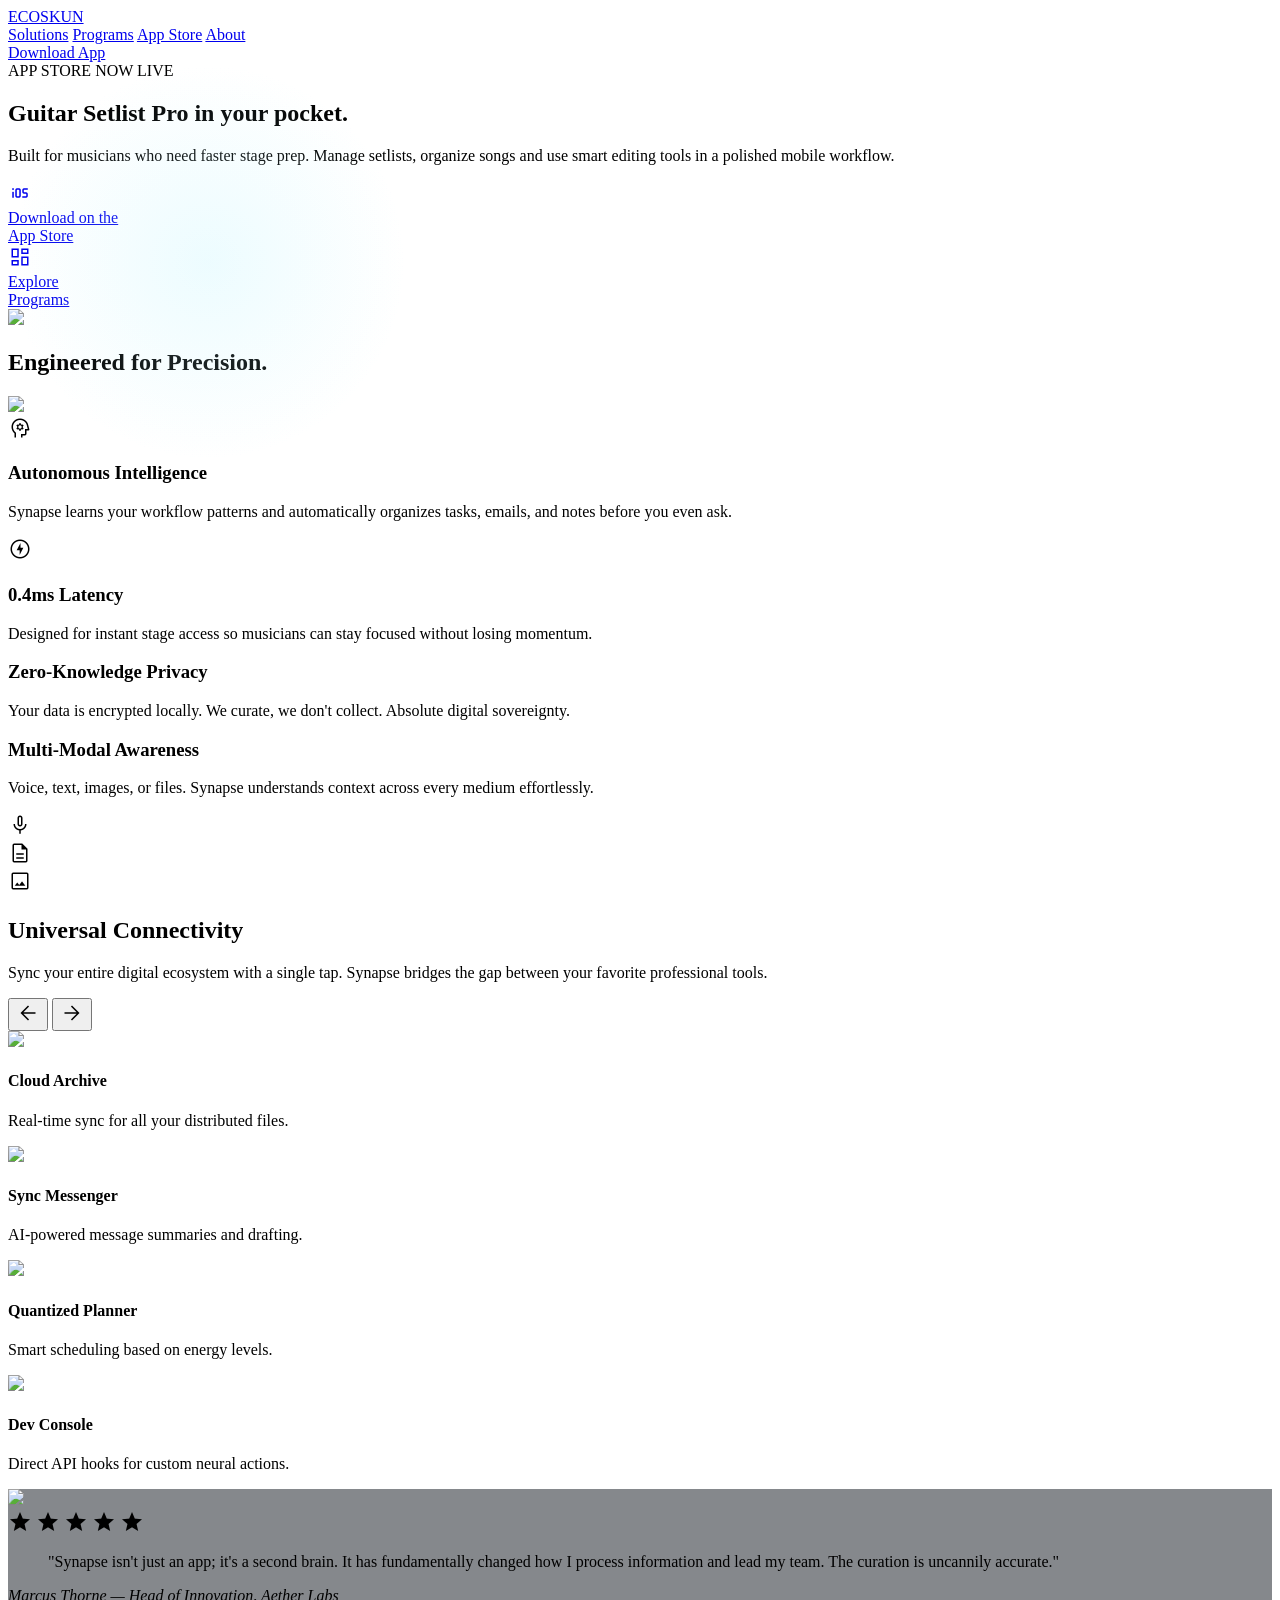
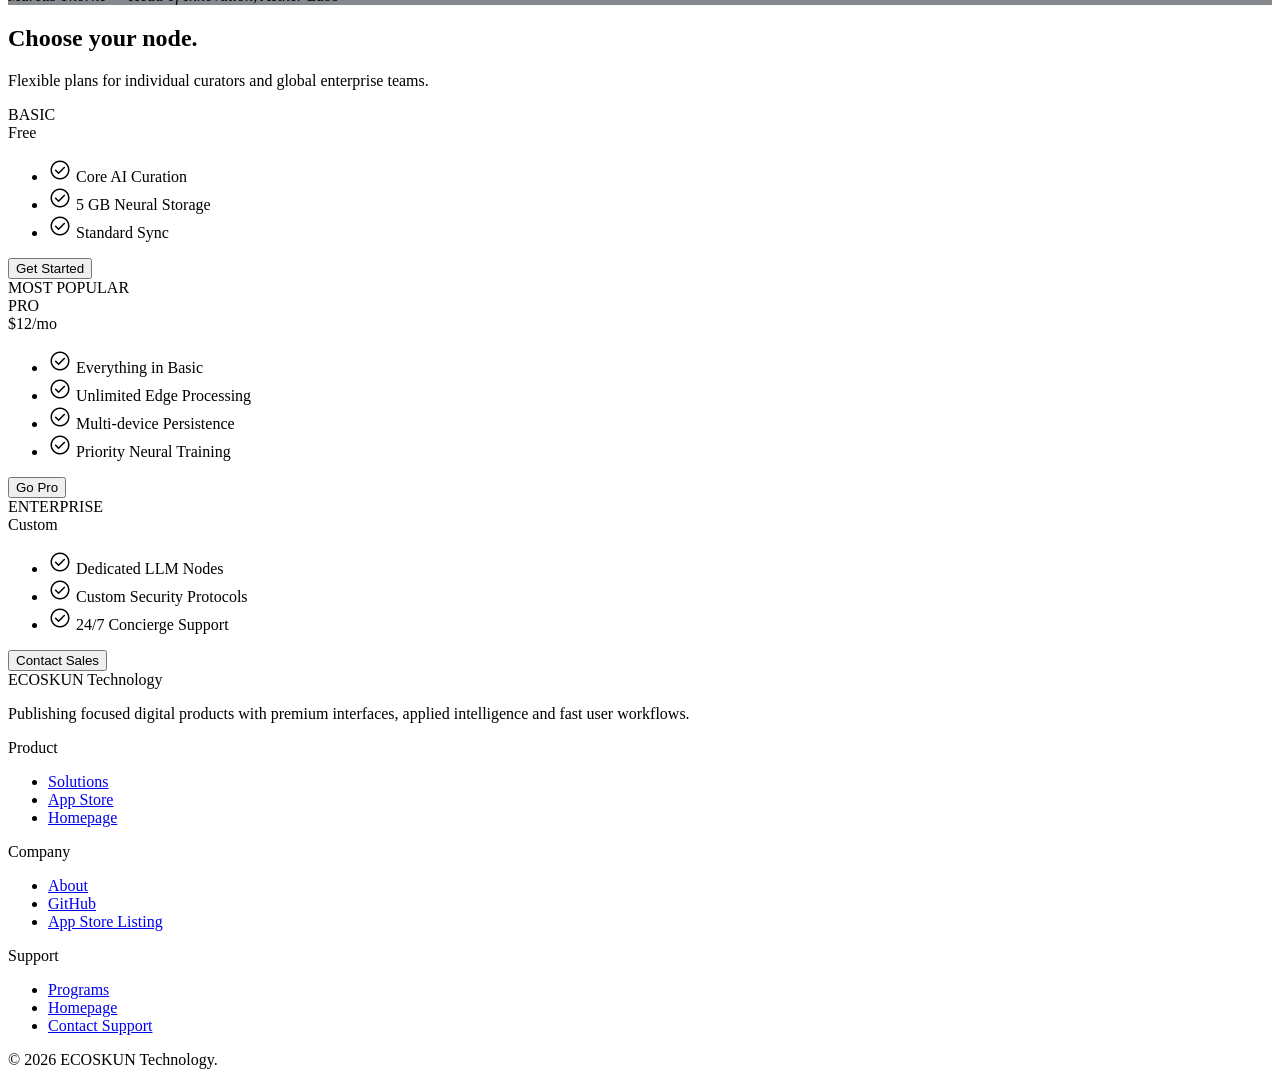
==== app-store.html @ b967fa2a "Replace GitHub Pages site with Stitch design" ====
<!DOCTYPE html>

<html class="dark" lang="en"><head>
<meta charset="utf-8"/>
<meta content="width=device-width, initial-scale=1.0" name="viewport"/>
<title>ECOSKUN Technology | Guitar Setlist Pro</title>
<link href="https://fonts.googleapis.com/css2?family=Space+Grotesk:wght@300;400;500;600;700&amp;family=Inter:wght@300;400;500;600&amp;display=swap" rel="stylesheet"/>
<link href="https://fonts.googleapis.com/css2?family=Material+Symbols+Outlined:wght,FILL@100..700,0..1&amp;display=swap" rel="stylesheet"/>
<link href="https://fonts.googleapis.com/css2?family=Material+Symbols+Outlined:wght,FILL@100..700,0..1&amp;display=swap" rel="stylesheet"/>
<script src="https://cdn.tailwindcss.com?plugins=forms,container-queries"></script>
<script id="tailwind-config">
      tailwind.config = {
        darkMode: "class",
        theme: {
          extend: {
            "colors": {
                    "surface-container": "#1c2026",
                    "on-secondary-container": "#00616d",
                    "secondary": "#bdf4ff",
                    "on-surface": "#dfe2eb",
                    "outline-variant": "#3b494c",
                    "tertiary": "#f2e9ff",
                    "surface-tint": "#adc7ff",
                    "on-error": "#690005",
                    "surface-container-highest": "#31353c",
                    "on-primary-fixed": "#001a41",
                    "on-secondary": "#00363d",
                    "on-tertiary-fixed": "#23005b",
                    "tertiary-fixed": "#e9ddff",
                    "secondary-fixed": "#9cf0ff",
                    "inverse-on-surface": "#2d3137",
                    "surface": "#10141a",
                    "on-tertiary": "#3c0090",
                    "surface-container-lowest": "#0a0e14",
                    "primary": "#e7ecff",
                    "on-secondary-fixed-variant": "#004f58",
                    "on-surface-variant": "#bac9cc",
                    "on-tertiary-container": "#6c00f7",
                    "surface-container-low": "#181c22",
                    "on-secondary-fixed": "#001f24",
                    "surface-variant": "#31353c",
                    "secondary-fixed-dim": "#00daf3",
                    "inverse-primary": "#005bc0",
                    "on-background": "#dfe2eb",
                    "secondary-container": "#00e3fd",
                    "inverse-surface": "#dfe2eb",
                    "primary-container": "#bcd0ff",
                    "primary-fixed-dim": "#adc7ff",
                    "on-primary-fixed-variant": "#004493",
                    "surface-dim": "#10141a",
                    "on-primary": "#002e68",
                    "tertiary-fixed-dim": "#d1bcff",
                    "on-tertiary-fixed-variant": "#5700c9",
                    "surface-container-high": "#262a31",
                    "error-container": "#93000a",
                    "tertiary-container": "#d9c8ff",
                    "primary-fixed": "#d8e2ff",
                    "on-error-container": "#ffdad6",
                    "surface-bright": "#353940",
                    "background": "#10141a",
                    "error": "#ffb4ab",
                    "on-primary-container": "#0056b5",
                    "outline": "#849396"
            },
            "borderRadius": {
                    "DEFAULT": "0.125rem",
                    "lg": "0.25rem",
                    "xl": "0.5rem",
                    "full": "0.75rem"
            },
            "fontFamily": {
                    "headline": ["Space Grotesk"],
                    "body": ["Inter"],
                    "label": ["Inter"]
            }
          },
        },
      }
    </script>
<style>
      .material-symbols-outlined {
        font-variation-settings: 'FILL' 0, 'wght' 300, 'GRAD' 0, 'opsz' 24;
      }
      .glass-card {
        background: rgba(53, 57, 64, 0.6);
        backdrop-filter: blur(24px);
      }
      .neural-glow {
        position: absolute;
        width: 400px;
        height: 400px;
        background: radial-gradient(circle, rgba(189, 244, 255, 0.15) 0%, rgba(189, 244, 255, 0) 70%);
        pointer-events: none;
      }
    </style>
</head>
<body class="bg-surface text-on-surface font-body selection:bg-secondary-container selection:text-on-secondary-fixed">
<!-- TopNavBar -->
<nav class="fixed top-0 w-full z-50 bg-[#10141a]/60 backdrop-blur-xl shadow-[0_8px_32px_0_rgba(0,0,0,0.4)]">
<div class="flex justify-between items-center px-12 py-4 max-w-screen-2xl mx-auto">
<a class="text-2xl font-bold text-cyan-400 tracking-tighter font-headline" href="./index.html">ECOSKUN</a>
<div class="hidden md:flex gap-8 items-center font-headline tracking-tight">
<a class="text-[#bac9cc] hover:text-white transition-colors" href="./solutions.html">Solutions</a>
<a class="text-[#bac9cc] hover:text-white transition-colors" href="./solutions.html">Programs</a>
<a class="text-cyan-400 border-b-2 border-cyan-400 pb-1" href="./app-store.html">App Store</a>
<a class="text-[#bac9cc] hover:text-white transition-colors" href="https://github.com/erhancoskun06" target="_blank" rel="noreferrer">About</a>
</div>
<a class="bg-gradient-to-r from-secondary-container to-on-secondary-container text-on-secondary-fixed px-6 py-2 rounded-md font-medium hover:scale-95 transition-all duration-200 inline-block" href="https://apps.apple.com/tr/app/guitar-setlist-pro/id6761498770" target="_blank" rel="noreferrer">
                Download App
            </a>
</div>
</nav>
<main class="pt-24 overflow-hidden relative">
<!-- Background Decor -->
<div class="neural-glow top-20 -left-40"></div>
<div class="neural-glow bottom-0 -right-40"></div>
<!-- Hero Section -->
<section class="max-w-screen-2xl mx-auto px-12 py-20 flex flex-col md:flex-row items-center gap-16">
<div class="w-full md:w-1/2 space-y-8">
<div class="inline-flex items-center px-3 py-1 rounded-full bg-surface-container-high border border-outline-variant/15 text-secondary-fixed text-sm font-label tracking-wide">
<span class="w-2 h-2 rounded-full bg-secondary-container mr-2 animate-pulse"></span>
                    APP STORE NOW LIVE
                </div>
<h1 class="text-6xl font-headline font-bold leading-tight tracking-tighter text-on-surface">
                    Guitar Setlist Pro in your <span class="text-secondary-fixed">pocket.</span>
                </h1>
<p class="text-xl text-on-surface-variant max-w-xl leading-relaxed">
                    Built for musicians who need faster stage prep. Manage setlists, organize songs and use smart editing tools in a polished mobile workflow.
                </p>
<div class="flex gap-4">
<a class="flex items-center gap-3 bg-white text-surface px-6 py-4 rounded-xl font-bold hover:bg-on-surface-variant transition-all" href="https://apps.apple.com/tr/app/guitar-setlist-pro/id6761498770" target="_blank" rel="noreferrer">
<span class="material-symbols-outlined text-2xl">ios</span>
<div class="text-left">
<div class="text-[10px] uppercase tracking-widest leading-none">Download on the</div>
<div class="text-lg leading-none">App Store</div>
</div>
</a>
<a class="flex items-center gap-3 bg-surface-container-highest border border-outline-variant/15 text-white px-6 py-4 rounded-xl font-bold hover:bg-surface-bright transition-all" href="./solutions.html">
<span class="material-symbols-outlined text-2xl">dashboard</span>
<div class="text-left">
<div class="text-[10px] uppercase tracking-widest leading-none">Explore</div>
<div class="text-lg leading-none">Programs</div>
</div>
</a>
</div>
</div>
<div class="w-full md:w-1/2 relative">
<div class="relative z-10 mx-auto w-72 h-[580px] bg-surface-container-lowest rounded-[3rem] border-[8px] border-surface-container-highest shadow-2xl overflow-hidden">
<img class="w-full h-full object-cover" data-alt="Smartphone interface showing a sophisticated minimalist AI dashboard with glowing data visualizations and dark sleek background" src="https://lh3.googleusercontent.com/aida-public/[base64]"/>
</div>
<div class="absolute -z-10 top-1/2 left-1/2 -translate-x-1/2 -translate-y-1/2 w-[500px] h-[500px] bg-secondary-container/10 blur-[120px] rounded-full"></div>
</div>
</section>
<!-- Bento Grid Features -->
<section class="max-w-screen-2xl mx-auto px-12 py-24">
<h2 class="text-4xl font-headline font-bold mb-16 text-center">Engineered for <span class="text-secondary-fixed">Precision</span>.</h2>
<div class="grid grid-cols-1 md:grid-cols-12 gap-6 h-auto md:h-[600px]">
<div class="md:col-span-8 bg-surface-container rounded-full p-10 flex flex-col justify-end relative overflow-hidden group">
<div class="absolute top-0 right-0 w-1/2 h-full">
<img class="w-full h-full object-cover opacity-40 group-hover:scale-105 transition-transform duration-700" data-alt="Abstract 3D neural network representation with glowing cyan connections on a dark matte background" src="https://lh3.googleusercontent.com/aida-public/[base64]"/>
</div>
<div class="relative z-10 max-w-md">
<span class="material-symbols-outlined text-secondary-fixed text-4xl mb-4">psychology</span>
<h3 class="text-2xl font-headline font-bold mb-4">Autonomous Intelligence</h3>
<p class="text-on-surface-variant leading-relaxed">Synapse learns your workflow patterns and automatically organizes tasks, emails, and notes before you even ask.</p>
</div>
</div>
<div class="md:col-span-4 bg-surface-container-high rounded-full p-10 flex flex-col justify-center text-center border border-outline-variant/5">
<div class="w-20 h-20 bg-secondary-container/20 rounded-full flex items-center justify-center mx-auto mb-6">
<span class="material-symbols-outlined text-secondary-fixed text-3xl">offline_bolt</span>
</div>
<h3 class="text-2xl font-headline font-bold mb-4">0.4ms Latency</h3>
<p class="text-on-surface-variant">Designed for instant stage access so musicians can stay focused without losing momentum.</p>
</div>
<div class="md:col-span-4 bg-surface-container-high rounded-full p-10 flex flex-col justify-center border border-outline-variant/5">
<h3 class="text-2xl font-headline font-bold mb-4">Zero-Knowledge Privacy</h3>
<p class="text-on-surface-variant">Your data is encrypted locally. We curate, we don't collect. Absolute digital sovereignty.</p>
</div>
<div class="md:col-span-8 bg-gradient-to-br from-surface-container to-surface-container-low rounded-full p-10 flex items-center justify-between">
<div class="max-w-sm">
<h3 class="text-2xl font-headline font-bold mb-4">Multi-Modal Awareness</h3>
<p class="text-on-surface-variant">Voice, text, images, or files. Synapse understands context across every medium effortlessly.</p>
</div>
<div class="hidden lg:flex gap-2">
<div class="w-12 h-12 bg-surface-bright rounded-lg flex items-center justify-center"><span class="material-symbols-outlined">mic</span></div>
<div class="w-12 h-12 bg-surface-bright rounded-lg flex items-center justify-center"><span class="material-symbols-outlined">description</span></div>
<div class="w-12 h-12 bg-surface-bright rounded-lg flex items-center justify-center"><span class="material-symbols-outlined">image</span></div>
</div>
</div>
</div>
</section>
<!-- Integrations Horizontal Scroll -->
<section class="py-24 bg-surface-container-low/50">
<div class="max-w-screen-2xl mx-auto px-12">
<div class="flex flex-col md:flex-row justify-between items-end mb-12 gap-6">
<div>
<h2 class="text-4xl font-headline font-bold mb-4">Universal Connectivity</h2>
<p class="text-on-surface-variant max-w-xl">Sync your entire digital ecosystem with a single tap. Synapse bridges the gap between your favorite professional tools.</p>
</div>
<div class="flex gap-4">
<button class="p-3 rounded-full border border-outline-variant/20 hover:bg-surface-bright transition-colors">
<span class="material-symbols-outlined">arrow_back</span>
</button>
<button class="p-3 rounded-full border border-outline-variant/20 hover:bg-surface-bright transition-colors">
<span class="material-symbols-outlined">arrow_forward</span>
</button>
</div>
</div>
<div class="flex gap-6 overflow-x-auto pb-8 no-scrollbar">
<div class="min-w-[280px] bg-surface-container p-8 rounded-xl border border-outline-variant/10 hover:border-secondary-container/50 transition-colors">
<img class="w-12 h-12 rounded-lg mb-6" data-alt="Modern geometric tech brand icon on a clean dark background" src="https://lh3.googleusercontent.com/aida-public/[base64]"/>
<h4 class="font-headline font-bold text-xl mb-2">Cloud Archive</h4>
<p class="text-sm text-on-surface-variant">Real-time sync for all your distributed files.</p>
</div>
<div class="min-w-[280px] bg-surface-container p-8 rounded-xl border border-outline-variant/10 hover:border-secondary-container/50 transition-colors">
<img class="w-12 h-12 rounded-lg mb-6" data-alt="Minimalist chat application logo icon with sharp lines" src="https://lh3.googleusercontent.com/aida-public/[base64]"/>
<h4 class="font-headline font-bold text-xl mb-2">Sync Messenger</h4>
<p class="text-sm text-on-surface-variant">AI-powered message summaries and drafting.</p>
</div>
<div class="min-w-[280px] bg-surface-container p-8 rounded-xl border border-outline-variant/10 hover:border-secondary-container/50 transition-colors">
<img class="w-12 h-12 rounded-lg mb-6" data-alt="Digital calendar icon with futuristic aesthetic" src="https://lh3.googleusercontent.com/aida-public/[base64]"/>
<h4 class="font-headline font-bold text-xl mb-2">Quantized Planner</h4>
<p class="text-sm text-on-surface-variant">Smart scheduling based on energy levels.</p>
</div>
<div class="min-w-[280px] bg-surface-container p-8 rounded-xl border border-outline-variant/10 hover:border-secondary-container/50 transition-colors">
<img class="w-12 h-12 rounded-lg mb-6" data-alt="Developer tools icon with neon glowing elements" src="https://lh3.googleusercontent.com/aida-public/[base64]"/>
<h4 class="font-headline font-bold text-xl mb-2">Dev Console</h4>
<p class="text-sm text-on-surface-variant">Direct API hooks for custom neural actions.</p>
</div>
</div>
</div>
</section>
<!-- Testimonial Section -->
<section class="max-w-screen-2xl mx-auto px-12 py-32">
<div class="glass-card rounded-full p-16 border border-outline-variant/10 flex flex-col md:flex-row items-center gap-12 relative overflow-hidden">
<div class="absolute top-0 right-0 w-64 h-64 bg-secondary-container/5 blur-3xl -translate-y-1/2 translate-x-1/2"></div>
<div class="w-24 h-24 shrink-0">
<img class="w-full h-full object-cover rounded-full border-2 border-secondary-container/30" data-alt="Portrait of a sophisticated creative director with a minimalist workspace background, sharp focus and professional lighting" src="https://lh3.googleusercontent.com/aida-public/[base64]"/>
</div>
<div class="flex-1">
<div class="flex gap-1 mb-6 text-secondary-container">
<span class="material-symbols-outlined" style="font-variation-settings: 'FILL' 1;">star</span>
<span class="material-symbols-outlined" style="font-variation-settings: 'FILL' 1;">star</span>
<span class="material-symbols-outlined" style="font-variation-settings: 'FILL' 1;">star</span>
<span class="material-symbols-outlined" style="font-variation-settings: 'FILL' 1;">star</span>
<span class="material-symbols-outlined" style="font-variation-settings: 'FILL' 1;">star</span>
</div>
<blockquote class="text-3xl font-headline font-light italic leading-snug mb-6 text-on-surface">
                        "Synapse isn't just an app; it's a second brain. It has fundamentally changed how I process information and lead my team. The curation is uncannily accurate."
                    </blockquote>
<cite class="not-italic block">
<span class="font-bold text-on-surface">Marcus Thorne</span>
<span class="text-on-surface-variant ml-2">— Head of Innovation, Aether Labs</span>
</cite>
</div>
</div>
</section>
<!-- Pricing / Download CTA -->
<section class="max-w-screen-2xl mx-auto px-12 py-24 mb-20 text-center">
<div class="bg-gradient-to-b from-surface-container-high to-surface rounded-full py-20 px-8 border border-outline-variant/10">
<h2 class="text-5xl font-headline font-bold mb-6">Choose your node.</h2>
<p class="text-on-surface-variant mb-12 max-w-2xl mx-auto">Flexible plans for individual curators and global enterprise teams.</p>
<div class="grid grid-cols-1 md:grid-cols-3 gap-8 max-w-5xl mx-auto mb-16">
<div class="p-8 rounded-xl bg-surface-container-lowest border border-outline-variant/5 text-left hover:scale-[1.02] transition-transform">
<div class="text-sm font-label text-on-surface-variant mb-2">BASIC</div>
<div class="text-4xl font-headline font-bold mb-6">Free</div>
<ul class="space-y-4 mb-8 text-on-surface-variant text-sm">
<li class="flex items-center gap-2"><span class="material-symbols-outlined text-secondary-container text-lg">check_circle</span> Core AI Curation</li>
<li class="flex items-center gap-2"><span class="material-symbols-outlined text-secondary-container text-lg">check_circle</span> 5 GB Neural Storage</li>
<li class="flex items-center gap-2"><span class="material-symbols-outlined text-secondary-container text-lg">check_circle</span> Standard Sync</li>
</ul>
<button class="w-full py-3 rounded-lg border border-outline-variant/30 font-bold hover:bg-surface-variant">Get Started</button>
</div>
<div class="p-8 rounded-xl bg-surface-container border-2 border-secondary-container/50 text-left scale-105 relative shadow-2xl">
<div class="absolute top-0 right-8 -translate-y-1/2 bg-secondary-container text-on-secondary-fixed px-3 py-1 rounded-full text-xs font-bold">MOST POPULAR</div>
<div class="text-sm font-label text-secondary-fixed mb-2">PRO</div>
<div class="text-4xl font-headline font-bold mb-6">$12<span class="text-lg font-normal text-on-surface-variant">/mo</span></div>
<ul class="space-y-4 mb-8 text-on-surface-variant text-sm">
<li class="flex items-center gap-2 text-on-surface"><span class="material-symbols-outlined text-secondary-container text-lg">check_circle</span> Everything in Basic</li>
<li class="flex items-center gap-2 text-on-surface"><span class="material-symbols-outlined text-secondary-container text-lg">check_circle</span> Unlimited Edge Processing</li>
<li class="flex items-center gap-2 text-on-surface"><span class="material-symbols-outlined text-secondary-container text-lg">check_circle</span> Multi-device Persistence</li>
<li class="flex items-center gap-2 text-on-surface"><span class="material-symbols-outlined text-secondary-container text-lg">check_circle</span> Priority Neural Training</li>
</ul>
<button class="w-full py-3 rounded-lg bg-gradient-to-r from-secondary-container to-on-secondary-container text-on-secondary-fixed font-bold hover:brightness-110 transition-all">Go Pro</button>
</div>
<div class="p-8 rounded-xl bg-surface-container-lowest border border-outline-variant/5 text-left hover:scale-[1.02] transition-transform">
<div class="text-sm font-label text-on-surface-variant mb-2">ENTERPRISE</div>
<div class="text-4xl font-headline font-bold mb-6">Custom</div>
<ul class="space-y-4 mb-8 text-on-surface-variant text-sm">
<li class="flex items-center gap-2"><span class="material-symbols-outlined text-secondary-container text-lg">check_circle</span> Dedicated LLM Nodes</li>
<li class="flex items-center gap-2"><span class="material-symbols-outlined text-secondary-container text-lg">check_circle</span> Custom Security Protocols</li>
<li class="flex items-center gap-2"><span class="material-symbols-outlined text-secondary-container text-lg">check_circle</span> 24/7 Concierge Support</li>
</ul>
<button class="w-full py-3 rounded-lg border border-outline-variant/30 font-bold hover:bg-surface-variant">Contact Sales</button>
</div>
</div>
</div>
</section>
</main>
<!-- Footer -->
<footer class="w-full border-t border-[#3b494c]/15 bg-[#10141a] font-['Inter'] leading-relaxed">
<div class="grid grid-cols-1 md:grid-cols-4 gap-8 px-12 py-16 max-w-screen-2xl mx-auto">
<div class="space-y-6">
<div class="text-xl font-bold text-cyan-400">ECOSKUN Technology</div>
<p class="text-[#bac9cc] text-sm leading-relaxed">Publishing focused digital products with premium interfaces, applied intelligence and fast user workflows.</p>
</div>
<div class="space-y-4">
<div class="text-on-surface font-bold font-headline">Product</div>
<ul class="space-y-2 text-[#bac9cc]">
<li><a class="hover:text-cyan-300 underline-offset-4 hover:underline transition-all duration-300" href="./solutions.html">Solutions</a></li>
<li><a class="hover:text-cyan-300 underline-offset-4 hover:underline transition-all duration-300" href="./app-store.html">App Store</a></li>
<li><a class="hover:text-cyan-300 underline-offset-4 hover:underline transition-all duration-300" href="./index.html">Homepage</a></li>
</ul>
</div>
<div class="space-y-4">
<div class="text-on-surface font-bold font-headline">Company</div>
<ul class="space-y-2 text-[#bac9cc]">
<li><a class="hover:text-cyan-300 underline-offset-4 hover:underline transition-all duration-300" href="./index.html">About</a></li>
<li><a class="hover:text-cyan-300 underline-offset-4 hover:underline transition-all duration-300" href="https://github.com/erhancoskun06" target="_blank" rel="noreferrer">GitHub</a></li>
<li><a class="hover:text-cyan-300 underline-offset-4 hover:underline transition-all duration-300" href="https://apps.apple.com/tr/app/guitar-setlist-pro/id6761498770" target="_blank" rel="noreferrer">App Store Listing</a></li>
</ul>
</div>
<div class="space-y-4">
<div class="text-on-surface font-bold font-headline">Support</div>
<ul class="space-y-2 text-[#bac9cc]">
<li><a class="hover:text-cyan-300 underline-offset-4 hover:underline transition-all duration-300" href="./solutions.html">Programs</a></li>
<li><a class="hover:text-cyan-300 underline-offset-4 hover:underline transition-all duration-300" href="./index.html">Homepage</a></li>
<li><a class="hover:text-cyan-300 underline-offset-4 hover:underline transition-all duration-300" href="mailto:imteserhan@gmail.com">Contact Support</a></li>
</ul>
</div>
</div>
<div class="max-w-screen-2xl mx-auto px-12 py-8 border-t border-[#3b494c]/10 text-xs text-[#bac9cc]">
            © 2026 ECOSKUN Technology.
        </div>
</footer>
</body></html>
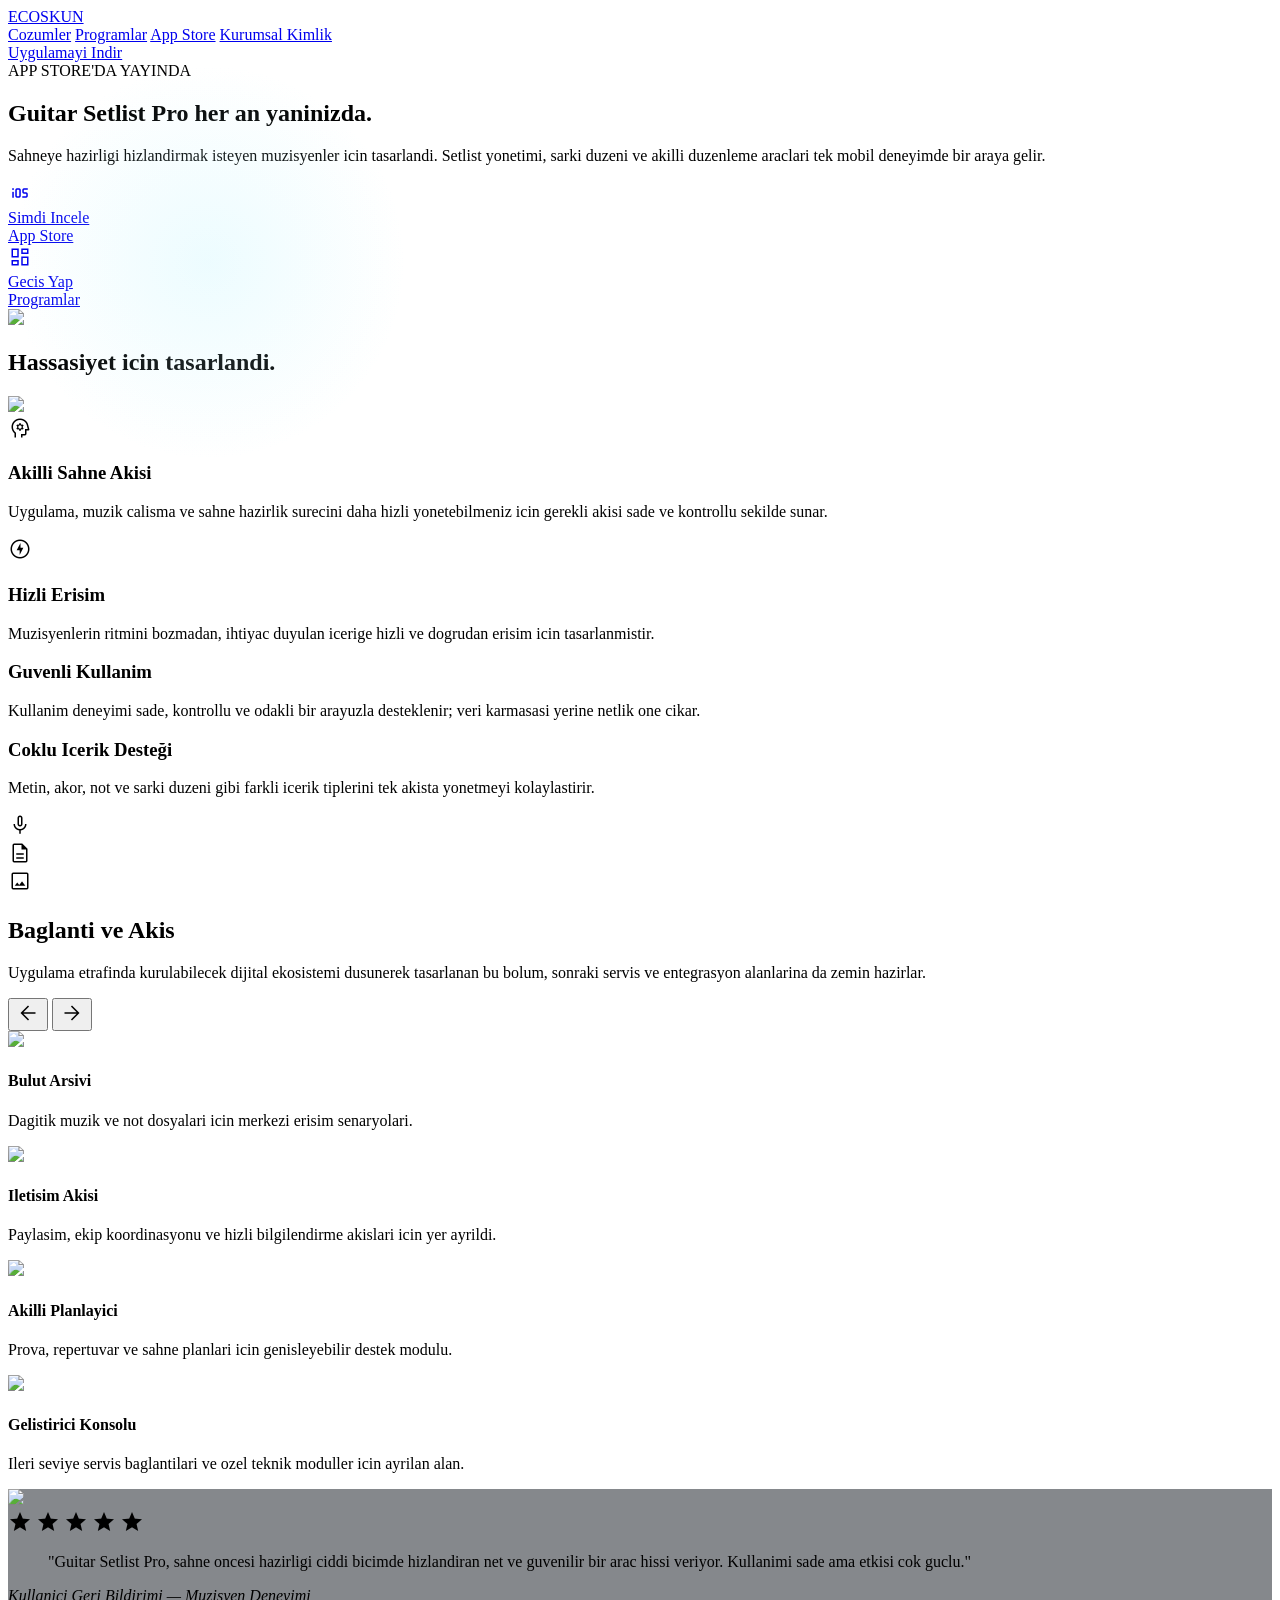
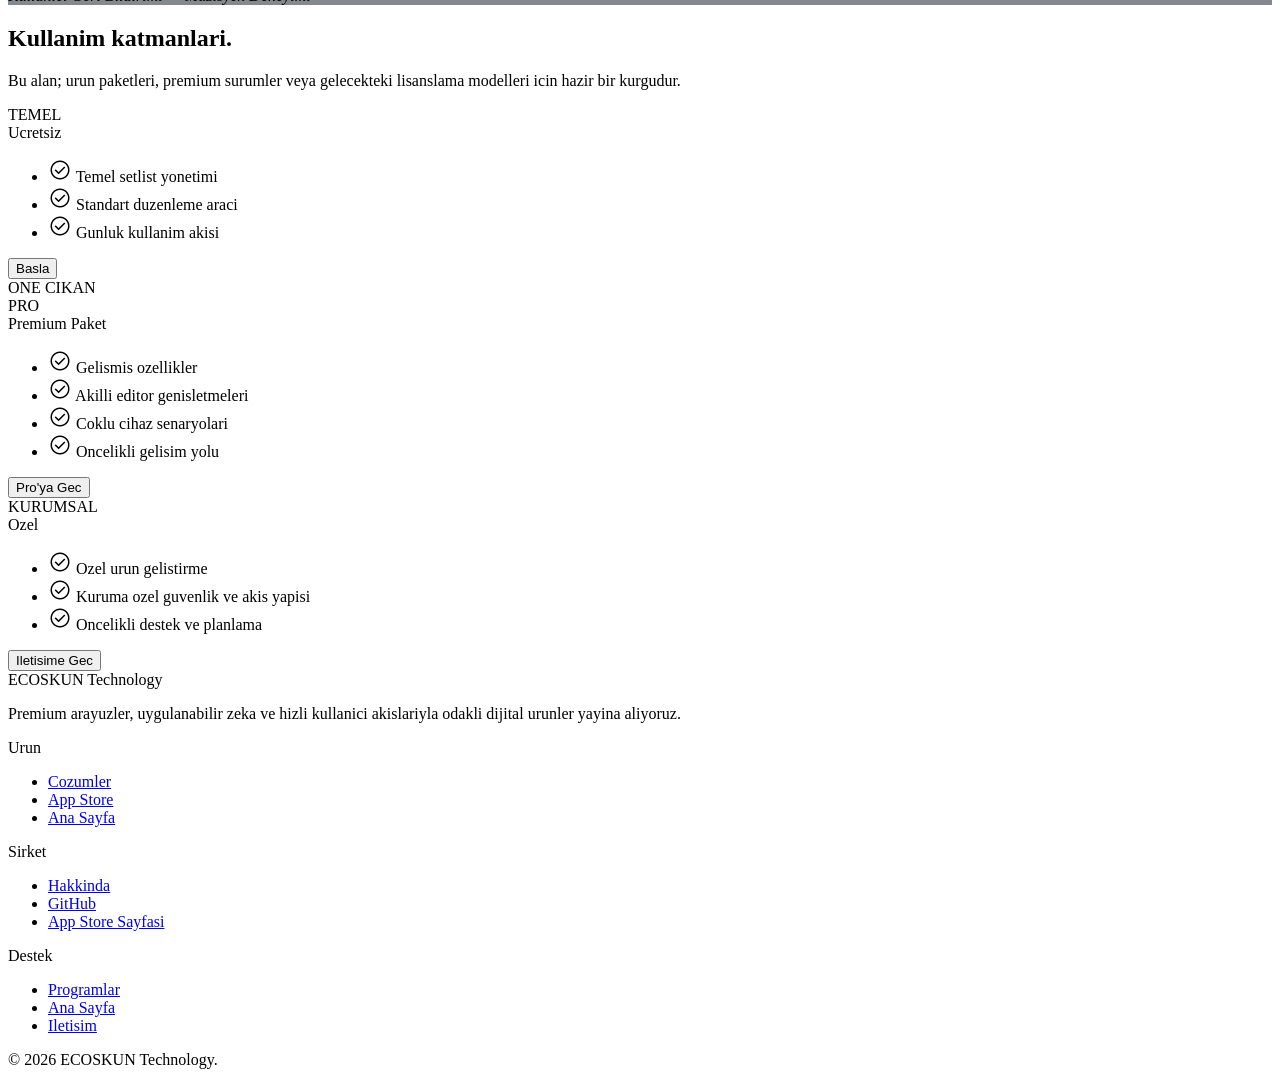
==== commit ab6f10fe: "Translate site content to Turkish" ====
--- a/app-store.html
+++ b/app-store.html
@@ -3,8 +3,8 @@
 <html class="dark" lang="en"><head>
 <meta charset="utf-8"/>
 <meta content="width=device-width, initial-scale=1.0" name="viewport"/>
-<title>ECOSKUN Technology | Guitar Setlist Pro</title>
-<link href="https://fonts.googleapis.com/css2?family=Space+Grotesk:wght@300;400;500;600;700&amp;family=Inter:wght@300;400;500;600&amp;display=swap" rel="stylesheet"/>
+<title>ECOSKUN Technology | Guitar Setlist Pro Tanitim</title>
+<link href="https://fonts.googleapis.com/css2?family=Manrope:wght@400;500;600;700;800&amp;family=Inter:wght@300;400;500;600&amp;display=swap" rel="stylesheet"/>
 <link href="https://fonts.googleapis.com/css2?family=Material+Symbols+Outlined:wght,FILL@100..700,0..1&amp;display=swap" rel="stylesheet"/>
 <link href="https://fonts.googleapis.com/css2?family=Material+Symbols+Outlined:wght,FILL@100..700,0..1&amp;display=swap" rel="stylesheet"/>
 <script src="https://cdn.tailwindcss.com?plugins=forms,container-queries"></script>
@@ -69,7 +69,7 @@
                     "full": "0.75rem"
             },
             "fontFamily": {
-                    "headline": ["Space Grotesk"],
+                    "headline": ["Manrope"],
                     "body": ["Inter"],
                     "label": ["Inter"]
             }
@@ -100,13 +100,13 @@
 <div class="flex justify-between items-center px-12 py-4 max-w-screen-2xl mx-auto">
 <a class="text-2xl font-bold text-cyan-400 tracking-tighter font-headline" href="./index.html">ECOSKUN</a>
 <div class="hidden md:flex gap-8 items-center font-headline tracking-tight">
-<a class="text-[#bac9cc] hover:text-white transition-colors" href="./solutions.html">Solutions</a>
-<a class="text-[#bac9cc] hover:text-white transition-colors" href="./solutions.html">Programs</a>
+<a class="text-[#bac9cc] hover:text-white transition-colors" href="./solutions.html">Cozumler</a>
+<a class="text-[#bac9cc] hover:text-white transition-colors" href="./solutions.html">Programlar</a>
 <a class="text-cyan-400 border-b-2 border-cyan-400 pb-1" href="./app-store.html">App Store</a>
-<a class="text-[#bac9cc] hover:text-white transition-colors" href="https://github.com/erhancoskun06" target="_blank" rel="noreferrer">About</a>
+<a class="text-[#bac9cc] hover:text-white transition-colors" href="https://github.com/erhancoskun06" target="_blank" rel="noreferrer">Kurumsal Kimlik</a>
 </div>
 <a class="bg-gradient-to-r from-secondary-container to-on-secondary-container text-on-secondary-fixed px-6 py-2 rounded-md font-medium hover:scale-95 transition-all duration-200 inline-block" href="https://apps.apple.com/tr/app/guitar-setlist-pro/id6761498770" target="_blank" rel="noreferrer">
-                Download App
+                Uygulamayi Indir
             </a>
 </div>
 </nav>
@@ -119,27 +119,27 @@
 <div class="w-full md:w-1/2 space-y-8">
 <div class="inline-flex items-center px-3 py-1 rounded-full bg-surface-container-high border border-outline-variant/15 text-secondary-fixed text-sm font-label tracking-wide">
 <span class="w-2 h-2 rounded-full bg-secondary-container mr-2 animate-pulse"></span>
-                    APP STORE NOW LIVE
+                    APP STORE'DA YAYINDA
                 </div>
 <h1 class="text-6xl font-headline font-bold leading-tight tracking-tighter text-on-surface">
-                    Guitar Setlist Pro in your <span class="text-secondary-fixed">pocket.</span>
+                    Guitar Setlist Pro her an <span class="text-secondary-fixed">yaninizda.</span>
                 </h1>
 <p class="text-xl text-on-surface-variant max-w-xl leading-relaxed">
-                    Built for musicians who need faster stage prep. Manage setlists, organize songs and use smart editing tools in a polished mobile workflow.
+                    Sahneye hazirligi hizlandirmak isteyen muzisyenler icin tasarlandi. Setlist yonetimi, sarki duzeni ve akilli duzenleme araclari tek mobil deneyimde bir araya gelir.
                 </p>
 <div class="flex gap-4">
 <a class="flex items-center gap-3 bg-white text-surface px-6 py-4 rounded-xl font-bold hover:bg-on-surface-variant transition-all" href="https://apps.apple.com/tr/app/guitar-setlist-pro/id6761498770" target="_blank" rel="noreferrer">
 <span class="material-symbols-outlined text-2xl">ios</span>
 <div class="text-left">
-<div class="text-[10px] uppercase tracking-widest leading-none">Download on the</div>
+<div class="text-[10px] uppercase tracking-widest leading-none">Simdi Incele</div>
 <div class="text-lg leading-none">App Store</div>
 </div>
 </a>
 <a class="flex items-center gap-3 bg-surface-container-highest border border-outline-variant/15 text-white px-6 py-4 rounded-xl font-bold hover:bg-surface-bright transition-all" href="./solutions.html">
 <span class="material-symbols-outlined text-2xl">dashboard</span>
 <div class="text-left">
-<div class="text-[10px] uppercase tracking-widest leading-none">Explore</div>
-<div class="text-lg leading-none">Programs</div>
+<div class="text-[10px] uppercase tracking-widest leading-none">Gecis Yap</div>
+<div class="text-lg leading-none">Programlar</div>
 </div>
 </a>
 </div>
@@ -153,7 +153,7 @@
 </section>
 <!-- Bento Grid Features -->
 <section class="max-w-screen-2xl mx-auto px-12 py-24">
-<h2 class="text-4xl font-headline font-bold mb-16 text-center">Engineered for <span class="text-secondary-fixed">Precision</span>.</h2>
+<h2 class="text-4xl font-headline font-bold mb-16 text-center">Hassasiyet icin <span class="text-secondary-fixed">tasarlandi.</span></h2>
 <div class="grid grid-cols-1 md:grid-cols-12 gap-6 h-auto md:h-[600px]">
 <div class="md:col-span-8 bg-surface-container rounded-full p-10 flex flex-col justify-end relative overflow-hidden group">
 <div class="absolute top-0 right-0 w-1/2 h-full">
@@ -161,25 +161,25 @@
 </div>
 <div class="relative z-10 max-w-md">
 <span class="material-symbols-outlined text-secondary-fixed text-4xl mb-4">psychology</span>
-<h3 class="text-2xl font-headline font-bold mb-4">Autonomous Intelligence</h3>
-<p class="text-on-surface-variant leading-relaxed">Synapse learns your workflow patterns and automatically organizes tasks, emails, and notes before you even ask.</p>
+<h3 class="text-2xl font-headline font-bold mb-4">Akilli Sahne Akisi</h3>
+<p class="text-on-surface-variant leading-relaxed">Uygulama, muzik calisma ve sahne hazirlik surecini daha hizli yonetebilmeniz icin gerekli akisi sade ve kontrollu sekilde sunar.</p>
 </div>
 </div>
 <div class="md:col-span-4 bg-surface-container-high rounded-full p-10 flex flex-col justify-center text-center border border-outline-variant/5">
 <div class="w-20 h-20 bg-secondary-container/20 rounded-full flex items-center justify-center mx-auto mb-6">
 <span class="material-symbols-outlined text-secondary-fixed text-3xl">offline_bolt</span>
 </div>
-<h3 class="text-2xl font-headline font-bold mb-4">0.4ms Latency</h3>
-<p class="text-on-surface-variant">Designed for instant stage access so musicians can stay focused without losing momentum.</p>
+<h3 class="text-2xl font-headline font-bold mb-4">Hizli Erisim</h3>
+<p class="text-on-surface-variant">Muzisyenlerin ritmini bozmadan, ihtiyac duyulan icerige hizli ve dogrudan erisim icin tasarlanmistir.</p>
 </div>
 <div class="md:col-span-4 bg-surface-container-high rounded-full p-10 flex flex-col justify-center border border-outline-variant/5">
-<h3 class="text-2xl font-headline font-bold mb-4">Zero-Knowledge Privacy</h3>
-<p class="text-on-surface-variant">Your data is encrypted locally. We curate, we don't collect. Absolute digital sovereignty.</p>
+<h3 class="text-2xl font-headline font-bold mb-4">Guvenli Kullanim</h3>
+<p class="text-on-surface-variant">Kullanim deneyimi sade, kontrollu ve odakli bir arayuzla desteklenir; veri karmasasi yerine netlik one cikar.</p>
 </div>
 <div class="md:col-span-8 bg-gradient-to-br from-surface-container to-surface-container-low rounded-full p-10 flex items-center justify-between">
 <div class="max-w-sm">
-<h3 class="text-2xl font-headline font-bold mb-4">Multi-Modal Awareness</h3>
-<p class="text-on-surface-variant">Voice, text, images, or files. Synapse understands context across every medium effortlessly.</p>
+<h3 class="text-2xl font-headline font-bold mb-4">Coklu Icerik Desteği</h3>
+<p class="text-on-surface-variant">Metin, akor, not ve sarki duzeni gibi farkli icerik tiplerini tek akista yonetmeyi kolaylastirir.</p>
 </div>
 <div class="hidden lg:flex gap-2">
 <div class="w-12 h-12 bg-surface-bright rounded-lg flex items-center justify-center"><span class="material-symbols-outlined">mic</span></div>
@@ -194,8 +194,8 @@
 <div class="max-w-screen-2xl mx-auto px-12">
 <div class="flex flex-col md:flex-row justify-between items-end mb-12 gap-6">
 <div>
-<h2 class="text-4xl font-headline font-bold mb-4">Universal Connectivity</h2>
-<p class="text-on-surface-variant max-w-xl">Sync your entire digital ecosystem with a single tap. Synapse bridges the gap between your favorite professional tools.</p>
+<h2 class="text-4xl font-headline font-bold mb-4">Baglanti ve Akis</h2>
+<p class="text-on-surface-variant max-w-xl">Uygulama etrafinda kurulabilecek dijital ekosistemi dusunerek tasarlanan bu bolum, sonraki servis ve entegrasyon alanlarina da zemin hazirlar.</p>
 </div>
 <div class="flex gap-4">
 <button class="p-3 rounded-full border border-outline-variant/20 hover:bg-surface-bright transition-colors">
@@ -209,23 +209,23 @@
 <div class="flex gap-6 overflow-x-auto pb-8 no-scrollbar">
 <div class="min-w-[280px] bg-surface-container p-8 rounded-xl border border-outline-variant/10 hover:border-secondary-container/50 transition-colors">
 <img class="w-12 h-12 rounded-lg mb-6" data-alt="Modern geometric tech brand icon on a clean dark background" src="https://lh3.googleusercontent.com/aida-public/[base64]"/>
-<h4 class="font-headline font-bold text-xl mb-2">Cloud Archive</h4>
-<p class="text-sm text-on-surface-variant">Real-time sync for all your distributed files.</p>
+<h4 class="font-headline font-bold text-xl mb-2">Bulut Arsivi</h4>
+<p class="text-sm text-on-surface-variant">Dagitik muzik ve not dosyalari icin merkezi erisim senaryolari.</p>
 </div>
 <div class="min-w-[280px] bg-surface-container p-8 rounded-xl border border-outline-variant/10 hover:border-secondary-container/50 transition-colors">
 <img class="w-12 h-12 rounded-lg mb-6" data-alt="Minimalist chat application logo icon with sharp lines" src="https://lh3.googleusercontent.com/aida-public/[base64]"/>
-<h4 class="font-headline font-bold text-xl mb-2">Sync Messenger</h4>
-<p class="text-sm text-on-surface-variant">AI-powered message summaries and drafting.</p>
+<h4 class="font-headline font-bold text-xl mb-2">Iletisim Akisi</h4>
+<p class="text-sm text-on-surface-variant">Paylasim, ekip koordinasyonu ve hizli bilgilendirme akislari icin yer ayrildi.</p>
 </div>
 <div class="min-w-[280px] bg-surface-container p-8 rounded-xl border border-outline-variant/10 hover:border-secondary-container/50 transition-colors">
 <img class="w-12 h-12 rounded-lg mb-6" data-alt="Digital calendar icon with futuristic aesthetic" src="https://lh3.googleusercontent.com/aida-public/[base64]"/>
-<h4 class="font-headline font-bold text-xl mb-2">Quantized Planner</h4>
-<p class="text-sm text-on-surface-variant">Smart scheduling based on energy levels.</p>
+<h4 class="font-headline font-bold text-xl mb-2">Akilli Planlayici</h4>
+<p class="text-sm text-on-surface-variant">Prova, repertuvar ve sahne planlari icin genisleyebilir destek modulu.</p>
 </div>
 <div class="min-w-[280px] bg-surface-container p-8 rounded-xl border border-outline-variant/10 hover:border-secondary-container/50 transition-colors">
 <img class="w-12 h-12 rounded-lg mb-6" data-alt="Developer tools icon with neon glowing elements" src="https://lh3.googleusercontent.com/aida-public/[base64]"/>
-<h4 class="font-headline font-bold text-xl mb-2">Dev Console</h4>
-<p class="text-sm text-on-surface-variant">Direct API hooks for custom neural actions.</p>
+<h4 class="font-headline font-bold text-xl mb-2">Gelistirici Konsolu</h4>
+<p class="text-sm text-on-surface-variant">Ileri seviye servis baglantilari ve ozel teknik moduller icin ayrilan alan.</p>
 </div>
 </div>
 </div>
@@ -246,11 +246,11 @@
 <span class="material-symbols-outlined" style="font-variation-settings: 'FILL' 1;">star</span>
 </div>
 <blockquote class="text-3xl font-headline font-light italic leading-snug mb-6 text-on-surface">
-                        "Synapse isn't just an app; it's a second brain. It has fundamentally changed how I process information and lead my team. The curation is uncannily accurate."
+                        "Guitar Setlist Pro, sahne oncesi hazirligi ciddi bicimde hizlandiran net ve guvenilir bir arac hissi veriyor. Kullanimi sade ama etkisi cok guclu."
                     </blockquote>
 <cite class="not-italic block">
-<span class="font-bold text-on-surface">Marcus Thorne</span>
-<span class="text-on-surface-variant ml-2">— Head of Innovation, Aether Labs</span>
+<span class="font-bold text-on-surface">Kullanici Geri Bildirimi</span>
+<span class="text-on-surface-variant ml-2">— Muzisyen Deneyimi</span>
 </cite>
 </div>
 </div>
@@ -258,40 +258,40 @@
 <!-- Pricing / Download CTA -->
 <section class="max-w-screen-2xl mx-auto px-12 py-24 mb-20 text-center">
 <div class="bg-gradient-to-b from-surface-container-high to-surface rounded-full py-20 px-8 border border-outline-variant/10">
-<h2 class="text-5xl font-headline font-bold mb-6">Choose your node.</h2>
-<p class="text-on-surface-variant mb-12 max-w-2xl mx-auto">Flexible plans for individual curators and global enterprise teams.</p>
+<h2 class="text-5xl font-headline font-bold mb-6">Kullanim katmanlari.</h2>
+<p class="text-on-surface-variant mb-12 max-w-2xl mx-auto">Bu alan; urun paketleri, premium surumler veya gelecekteki lisanslama modelleri icin hazir bir kurgudur.</p>
 <div class="grid grid-cols-1 md:grid-cols-3 gap-8 max-w-5xl mx-auto mb-16">
 <div class="p-8 rounded-xl bg-surface-container-lowest border border-outline-variant/5 text-left hover:scale-[1.02] transition-transform">
-<div class="text-sm font-label text-on-surface-variant mb-2">BASIC</div>
-<div class="text-4xl font-headline font-bold mb-6">Free</div>
+<div class="text-sm font-label text-on-surface-variant mb-2">TEMEL</div>
+<div class="text-4xl font-headline font-bold mb-6">Ucretsiz</div>
 <ul class="space-y-4 mb-8 text-on-surface-variant text-sm">
-<li class="flex items-center gap-2"><span class="material-symbols-outlined text-secondary-container text-lg">check_circle</span> Core AI Curation</li>
-<li class="flex items-center gap-2"><span class="material-symbols-outlined text-secondary-container text-lg">check_circle</span> 5 GB Neural Storage</li>
-<li class="flex items-center gap-2"><span class="material-symbols-outlined text-secondary-container text-lg">check_circle</span> Standard Sync</li>
-</ul>
-<button class="w-full py-3 rounded-lg border border-outline-variant/30 font-bold hover:bg-surface-variant">Get Started</button>
+<li class="flex items-center gap-2"><span class="material-symbols-outlined text-secondary-container text-lg">check_circle</span> Temel setlist yonetimi</li>
+<li class="flex items-center gap-2"><span class="material-symbols-outlined text-secondary-container text-lg">check_circle</span> Standart duzenleme araci</li>
+<li class="flex items-center gap-2"><span class="material-symbols-outlined text-secondary-container text-lg">check_circle</span> Gunluk kullanim akisi</li>
+</ul>
+<button class="w-full py-3 rounded-lg border border-outline-variant/30 font-bold hover:bg-surface-variant">Basla</button>
 </div>
 <div class="p-8 rounded-xl bg-surface-container border-2 border-secondary-container/50 text-left scale-105 relative shadow-2xl">
-<div class="absolute top-0 right-8 -translate-y-1/2 bg-secondary-container text-on-secondary-fixed px-3 py-1 rounded-full text-xs font-bold">MOST POPULAR</div>
+<div class="absolute top-0 right-8 -translate-y-1/2 bg-secondary-container text-on-secondary-fixed px-3 py-1 rounded-full text-xs font-bold">ONE CIKAN</div>
 <div class="text-sm font-label text-secondary-fixed mb-2">PRO</div>
-<div class="text-4xl font-headline font-bold mb-6">$12<span class="text-lg font-normal text-on-surface-variant">/mo</span></div>
+<div class="text-4xl font-headline font-bold mb-6">Premium<span class="text-lg font-normal text-on-surface-variant"> Paket</span></div>
 <ul class="space-y-4 mb-8 text-on-surface-variant text-sm">
-<li class="flex items-center gap-2 text-on-surface"><span class="material-symbols-outlined text-secondary-container text-lg">check_circle</span> Everything in Basic</li>
-<li class="flex items-center gap-2 text-on-surface"><span class="material-symbols-outlined text-secondary-container text-lg">check_circle</span> Unlimited Edge Processing</li>
-<li class="flex items-center gap-2 text-on-surface"><span class="material-symbols-outlined text-secondary-container text-lg">check_circle</span> Multi-device Persistence</li>
-<li class="flex items-center gap-2 text-on-surface"><span class="material-symbols-outlined text-secondary-container text-lg">check_circle</span> Priority Neural Training</li>
-</ul>
-<button class="w-full py-3 rounded-lg bg-gradient-to-r from-secondary-container to-on-secondary-container text-on-secondary-fixed font-bold hover:brightness-110 transition-all">Go Pro</button>
+<li class="flex items-center gap-2 text-on-surface"><span class="material-symbols-outlined text-secondary-container text-lg">check_circle</span> Gelismis ozellikler</li>
+<li class="flex items-center gap-2 text-on-surface"><span class="material-symbols-outlined text-secondary-container text-lg">check_circle</span> Akilli editor genisletmeleri</li>
+<li class="flex items-center gap-2 text-on-surface"><span class="material-symbols-outlined text-secondary-container text-lg">check_circle</span> Coklu cihaz senaryolari</li>
+<li class="flex items-center gap-2 text-on-surface"><span class="material-symbols-outlined text-secondary-container text-lg">check_circle</span> Oncelikli gelisim yolu</li>
+</ul>
+<button class="w-full py-3 rounded-lg bg-gradient-to-r from-secondary-container to-on-secondary-container text-on-secondary-fixed font-bold hover:brightness-110 transition-all">Pro'ya Gec</button>
 </div>
 <div class="p-8 rounded-xl bg-surface-container-lowest border border-outline-variant/5 text-left hover:scale-[1.02] transition-transform">
-<div class="text-sm font-label text-on-surface-variant mb-2">ENTERPRISE</div>
-<div class="text-4xl font-headline font-bold mb-6">Custom</div>
+<div class="text-sm font-label text-on-surface-variant mb-2">KURUMSAL</div>
+<div class="text-4xl font-headline font-bold mb-6">Ozel</div>
 <ul class="space-y-4 mb-8 text-on-surface-variant text-sm">
-<li class="flex items-center gap-2"><span class="material-symbols-outlined text-secondary-container text-lg">check_circle</span> Dedicated LLM Nodes</li>
-<li class="flex items-center gap-2"><span class="material-symbols-outlined text-secondary-container text-lg">check_circle</span> Custom Security Protocols</li>
-<li class="flex items-center gap-2"><span class="material-symbols-outlined text-secondary-container text-lg">check_circle</span> 24/7 Concierge Support</li>
-</ul>
-<button class="w-full py-3 rounded-lg border border-outline-variant/30 font-bold hover:bg-surface-variant">Contact Sales</button>
+<li class="flex items-center gap-2"><span class="material-symbols-outlined text-secondary-container text-lg">check_circle</span> Ozel urun gelistirme</li>
+<li class="flex items-center gap-2"><span class="material-symbols-outlined text-secondary-container text-lg">check_circle</span> Kuruma ozel guvenlik ve akis yapisi</li>
+<li class="flex items-center gap-2"><span class="material-symbols-outlined text-secondary-container text-lg">check_circle</span> Oncelikli destek ve planlama</li>
+</ul>
+<button class="w-full py-3 rounded-lg border border-outline-variant/30 font-bold hover:bg-surface-variant">Iletisime Gec</button>
 </div>
 </div>
 </div>
@@ -302,30 +302,30 @@
 <div class="grid grid-cols-1 md:grid-cols-4 gap-8 px-12 py-16 max-w-screen-2xl mx-auto">
 <div class="space-y-6">
 <div class="text-xl font-bold text-cyan-400">ECOSKUN Technology</div>
-<p class="text-[#bac9cc] text-sm leading-relaxed">Publishing focused digital products with premium interfaces, applied intelligence and fast user workflows.</p>
+<p class="text-[#bac9cc] text-sm leading-relaxed">Premium arayuzler, uygulanabilir zeka ve hizli kullanici akislariyla odakli dijital urunler yayina aliyoruz.</p>
 </div>
 <div class="space-y-4">
-<div class="text-on-surface font-bold font-headline">Product</div>
+<div class="text-on-surface font-bold font-headline">Urun</div>
 <ul class="space-y-2 text-[#bac9cc]">
-<li><a class="hover:text-cyan-300 underline-offset-4 hover:underline transition-all duration-300" href="./solutions.html">Solutions</a></li>
+<li><a class="hover:text-cyan-300 underline-offset-4 hover:underline transition-all duration-300" href="./solutions.html">Cozumler</a></li>
 <li><a class="hover:text-cyan-300 underline-offset-4 hover:underline transition-all duration-300" href="./app-store.html">App Store</a></li>
-<li><a class="hover:text-cyan-300 underline-offset-4 hover:underline transition-all duration-300" href="./index.html">Homepage</a></li>
+<li><a class="hover:text-cyan-300 underline-offset-4 hover:underline transition-all duration-300" href="./index.html">Ana Sayfa</a></li>
 </ul>
 </div>
 <div class="space-y-4">
-<div class="text-on-surface font-bold font-headline">Company</div>
+<div class="text-on-surface font-bold font-headline">Sirket</div>
 <ul class="space-y-2 text-[#bac9cc]">
-<li><a class="hover:text-cyan-300 underline-offset-4 hover:underline transition-all duration-300" href="./index.html">About</a></li>
+<li><a class="hover:text-cyan-300 underline-offset-4 hover:underline transition-all duration-300" href="./index.html">Hakkinda</a></li>
 <li><a class="hover:text-cyan-300 underline-offset-4 hover:underline transition-all duration-300" href="https://github.com/erhancoskun06" target="_blank" rel="noreferrer">GitHub</a></li>
-<li><a class="hover:text-cyan-300 underline-offset-4 hover:underline transition-all duration-300" href="https://apps.apple.com/tr/app/guitar-setlist-pro/id6761498770" target="_blank" rel="noreferrer">App Store Listing</a></li>
+<li><a class="hover:text-cyan-300 underline-offset-4 hover:underline transition-all duration-300" href="https://apps.apple.com/tr/app/guitar-setlist-pro/id6761498770" target="_blank" rel="noreferrer">App Store Sayfasi</a></li>
 </ul>
 </div>
 <div class="space-y-4">
-<div class="text-on-surface font-bold font-headline">Support</div>
+<div class="text-on-surface font-bold font-headline">Destek</div>
 <ul class="space-y-2 text-[#bac9cc]">
-<li><a class="hover:text-cyan-300 underline-offset-4 hover:underline transition-all duration-300" href="./solutions.html">Programs</a></li>
-<li><a class="hover:text-cyan-300 underline-offset-4 hover:underline transition-all duration-300" href="./index.html">Homepage</a></li>
-<li><a class="hover:text-cyan-300 underline-offset-4 hover:underline transition-all duration-300" href="mailto:imteserhan@gmail.com">Contact Support</a></li>
+<li><a class="hover:text-cyan-300 underline-offset-4 hover:underline transition-all duration-300" href="./solutions.html">Programlar</a></li>
+<li><a class="hover:text-cyan-300 underline-offset-4 hover:underline transition-all duration-300" href="./index.html">Ana Sayfa</a></li>
+<li><a class="hover:text-cyan-300 underline-offset-4 hover:underline transition-all duration-300" href="mailto:imteserhan@gmail.com">Iletisim</a></li>
 </ul>
 </div>
 </div>
